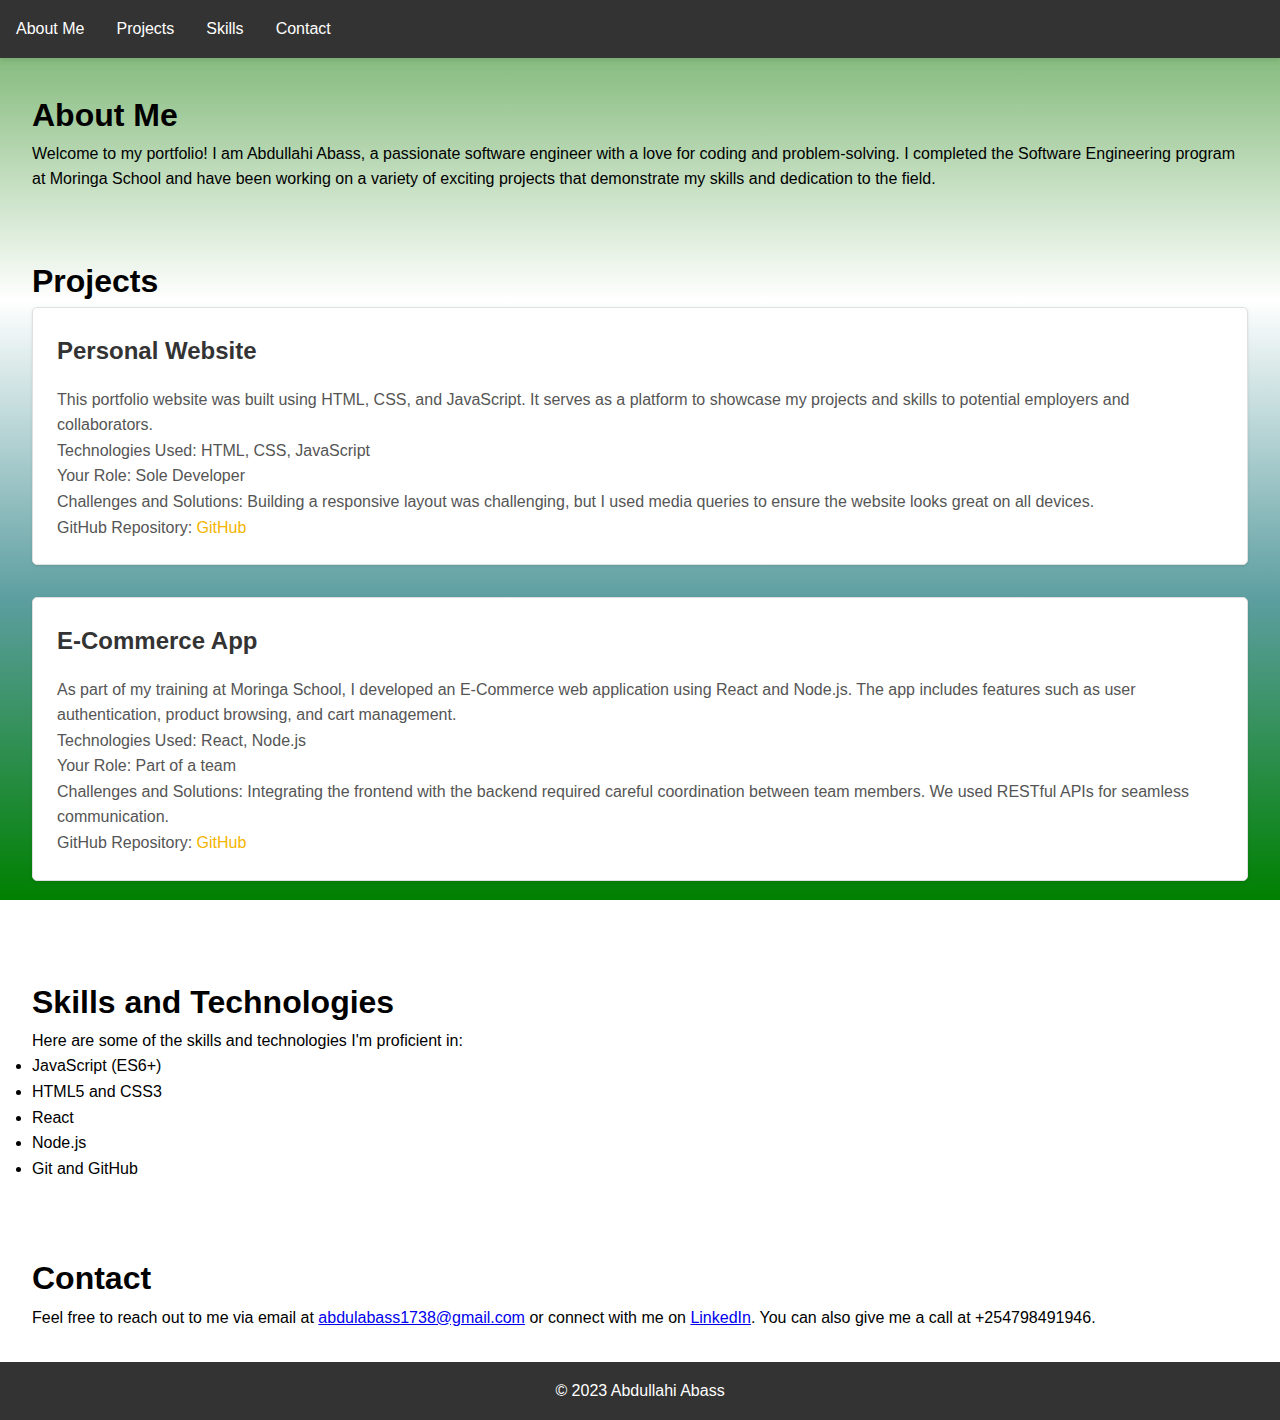
==== index.html @ ce44e1f0 "done" ====
<!DOCTYPE html>
<html lang="en">
<head>
    <meta charset="UTF-8">
    <meta name="viewport" content="width=device-width, initial-scale=1.0">
    <link rel="stylesheet" href="styles.css">
    <title>Abdullahi Abass - Portfolio</title>
</head>
<body>
    <header>
        <nav>
            <ul>
                <li><a href="#about">About Me</a></li>
                <li><a href="#projects">Projects</a></li>
                <li><a href="#skills">Skills</a></li>
                <li><a href="#contact">Contact</a></li>
            </ul>
        </nav>
    </header>

    <section id="about">
        <h1>About Me</h1>
        <p>Welcome to my portfolio! I am Abdullahi Abass, a passionate software engineer with a love for coding and problem-solving. I completed the Software Engineering program at Moringa School and have been working on a variety of exciting projects that demonstrate my skills and dedication to the field.</p>
    </section>

    <section id="projects">
        <h1>Projects</h1>
        <!-- Project 1 -->
        <div class="project">
            <h2>Personal Website</h2>
            <p>This portfolio website was built using HTML, CSS, and JavaScript. It serves as a platform to showcase my projects and skills to potential employers and collaborators.</p>
            <p>Technologies Used: HTML, CSS, JavaScript</p>
            <p>Your Role: Sole Developer</p>
            <p>Challenges and Solutions: Building a responsive layout was challenging, but I used media queries to ensure the website looks great on all devices.</p>
            <p>GitHub Repository: <a href="https://github.com/abvss13/personal-portfolio" target="_blank" rel="noopener noreferrer">GitHub</a></p>
        </div>

        <!-- Project 2 -->
        <div class="project">
            <h2>E-Commerce App</h2>
            <p>As part of my training at Moringa School, I developed an E-Commerce web application using React and Node.js. The app includes features such as user authentication, product browsing, and cart management.</p>
            <p>Technologies Used: React, Node.js</p>
            <p>Your Role: Part of a team</p>
            <p>Challenges and Solutions: Integrating the frontend with the backend required careful coordination between team members. We used RESTful APIs for seamless communication.</p>
            <p>GitHub Repository: <a href="https://github.com/abvss13/e-commerce-app" target="_blank" rel="noopener noreferrer">GitHub</a></p>
        </div>
    </section>

    <section id="skills">
        <h1>Skills and Technologies</h1>
        <p>Here are some of the skills and technologies I'm proficient in:</p>
        <ul>
            <li>JavaScript (ES6+)</li>
            <li>HTML5 and CSS3</li>
            <li>React</li>
            <li>Node.js</li>
            <li>Git and GitHub</li>
        </ul>
        <div class="skill-bar" data-level="90"></div>
    </section>

    <section id="contact">
        <h1>Contact</h1>
        <p>Feel free to reach out to me via email at <a href="mailto:abdulabass1738@gmail.com">abdulabass1738@gmail.com</a> or connect with me on <a href="https://www.linkedin.com/in/your-linkedin-profile" target="_blank" rel="noopener noreferrer">LinkedIn</a>. You can also give me a call at +254798491946.</p>
    </section>

    <footer>
        <p>&copy; 2023 Abdullahi Abass</p>
    </footer>

    <script src="index.js"></script>
</body>
</html>
---- styles.css ----
/* Reset some default styles */
* {
    margin: 0;
    padding: 0;
    box-sizing: border-box;
}

/* Basic styling */
body {
    font-family: 'Arial', sans-serif;
    line-height: 1.6;
    background-image: linear-gradient(to bottom, rgb(105, 172, 96), white, rgb(92, 158, 160), green);
    background-size: cover;
    background-position: center;
    background-attachment: fixed;
}

header {
    background-color: #333;
    color: #fff;
    text-align: center;
    padding: 1rem 0;
    box-shadow: 0 2px 5px rgba(0, 0, 0, 0.1);
}

nav ul {
    list-style: none;
    display: flex;
}

nav li {
    margin: 0 1rem;
}

nav a {
    color: #fff;
    text-decoration: none;
    transition: color 0.3s ease-in-out;
}

nav a:hover {
    color: #f4b400;
}

section {
    padding: 2rem;
}

.project {
    margin-bottom: 2rem;
    padding: 1.5rem;
    background-color: #fff;
    border: 1px solid #e0e0e0;
    border-radius: 5px;
    box-shadow: 0 1px 3px rgba(0, 0, 0, 0.1);
}

.project h2 {
    margin-bottom: 1rem;
    color: #333;
}

.project p {
    color: #555;
    line-height: 1.6;
}

.project a {
    color: #f4b400;
    text-decoration: none;
    transition: color 0.3s ease-in-out;
}

.project a:hover {
    text-decoration: underline;
}

.skills-container {
    display: flex;
    flex-wrap: wrap;
    margin-top: 1.5rem;
}

.skill {
    flex: 0 0 calc(33.33% - 1rem);
    margin-right: 1rem;
    margin-bottom: 1rem;
    padding: 1rem;
    background-color: #fff;
    border: 1px solid #e0e0e0;
    border-radius: 5px;
    box-shadow: 0 1px 3px rgba(0, 0, 0, 0.1);
    transition: transform 0.3s ease-in-out;
}

.skill:hover {
    transform: scale(1.02);
}

.skill p {
    margin-bottom: 0.5rem;
    font-weight: bold;
    color: #333;
}

.skill-bar {
    height: 8px;
    background-color: #f4b400;
    width: 0;
    border-radius: 5px;
    transition: width 0.8s ease-in-out;
}

footer {
    text-align: center;
    padding: 1rem 0;
    background-color: #333;
    color: #fff;
}

/* Media Queries for responsiveness */
@media (max-width: 768px) {
    nav li {
        margin: 0 0.5rem;
    }
    .project {
        padding: 1rem;
    }
    .skill {
        flex: 0 0 calc(50% - 1rem);
    }
}
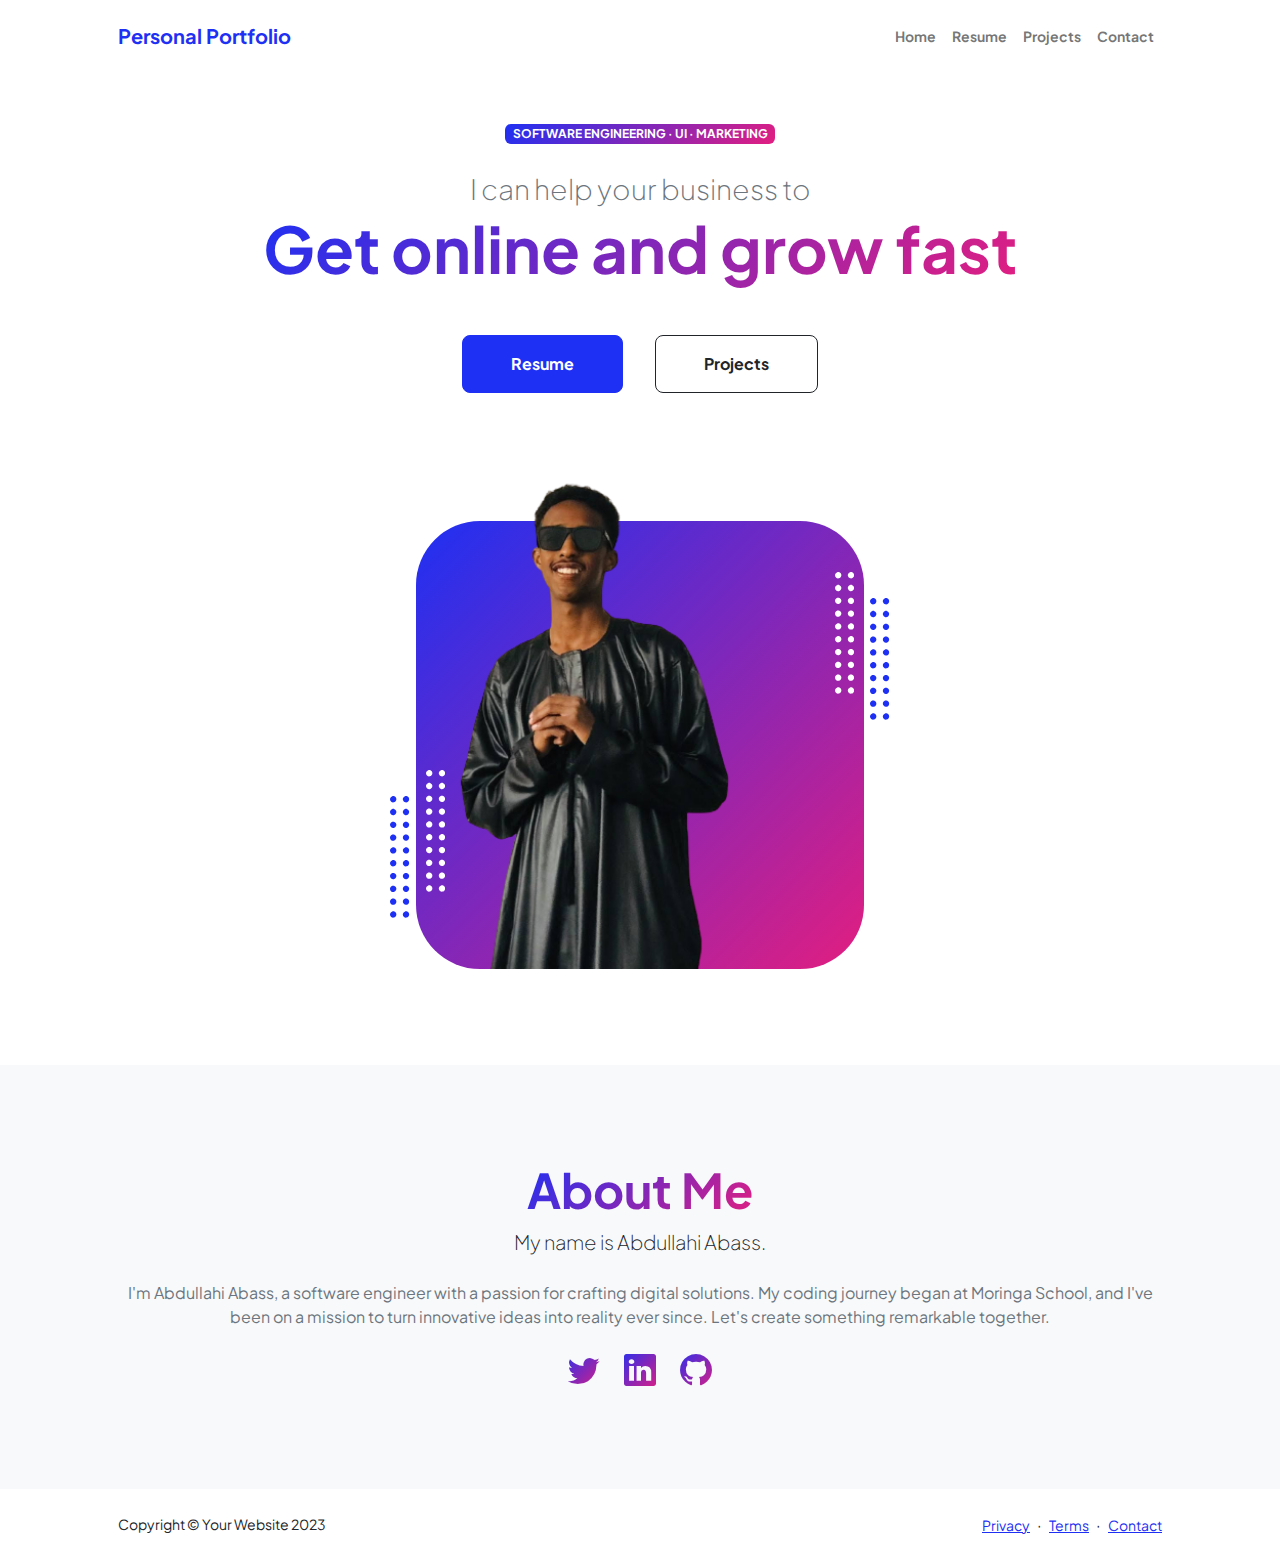
==== commit a29de32e: "done" ====
--- a/index.html
+++ b/index.html
@@ -1,73 +1,219 @@
 <!DOCTYPE html>
 <html lang="en">
-<head>
-    <meta charset="UTF-8">
-    <meta name="viewport" content="width=device-width, initial-scale=1.0">
-    <link rel="stylesheet" href="styles.css">
-    <title>Abdullahi Abass - Portfolio</title>
-</head>
-<body>
-    <header>
-        <nav>
-            <ul>
-                <li><a href="#about">About Me</a></li>
-                <li><a href="#projects">Projects</a></li>
-                <li><a href="#skills">Skills</a></li>
-                <li><a href="#contact">Contact</a></li>
-            </ul>
-        </nav>
-    </header>
-
-    <section id="about">
-        <h1>About Me</h1>
-        <p>Welcome to my portfolio! I am Abdullahi Abass, a passionate software engineer with a love for coding and problem-solving. I completed the Software Engineering program at Moringa School and have been working on a variety of exciting projects that demonstrate my skills and dedication to the field.</p>
-    </section>
-
-    <section id="projects">
-        <h1>Projects</h1>
-        <!-- Project 1 -->
-        <div class="project">
-            <h2>Personal Website</h2>
-            <p>This portfolio website was built using HTML, CSS, and JavaScript. It serves as a platform to showcase my projects and skills to potential employers and collaborators.</p>
-            <p>Technologies Used: HTML, CSS, JavaScript</p>
-            <p>Your Role: Sole Developer</p>
-            <p>Challenges and Solutions: Building a responsive layout was challenging, but I used media queries to ensure the website looks great on all devices.</p>
-            <p>GitHub Repository: <a href="https://github.com/abvss13/personal-portfolio" target="_blank" rel="noopener noreferrer">GitHub</a></p>
-        </div>
-
-        <!-- Project 2 -->
-        <div class="project">
-            <h2>E-Commerce App</h2>
-            <p>As part of my training at Moringa School, I developed an E-Commerce web application using React and Node.js. The app includes features such as user authentication, product browsing, and cart management.</p>
-            <p>Technologies Used: React, Node.js</p>
-            <p>Your Role: Part of a team</p>
-            <p>Challenges and Solutions: Integrating the frontend with the backend required careful coordination between team members. We used RESTful APIs for seamless communication.</p>
-            <p>GitHub Repository: <a href="https://github.com/abvss13/e-commerce-app" target="_blank" rel="noopener noreferrer">GitHub</a></p>
-        </div>
-    </section>
-
-    <section id="skills">
-        <h1>Skills and Technologies</h1>
-        <p>Here are some of the skills and technologies I'm proficient in:</p>
-        <ul>
-            <li>JavaScript (ES6+)</li>
-            <li>HTML5 and CSS3</li>
-            <li>React</li>
-            <li>Node.js</li>
-            <li>Git and GitHub</li>
-        </ul>
-        <div class="skill-bar" data-level="90"></div>
-    </section>
-
-    <section id="contact">
-        <h1>Contact</h1>
-        <p>Feel free to reach out to me via email at <a href="mailto:abdulabass1738@gmail.com">abdulabass1738@gmail.com</a> or connect with me on <a href="https://www.linkedin.com/in/your-linkedin-profile" target="_blank" rel="noopener noreferrer">LinkedIn</a>. You can also give me a call at +254798491946.</p>
-    </section>
-
-    <footer>
-        <p>&copy; 2023 Abdullahi Abass</p>
-    </footer>
-
-    <script src="index.js"></script>
-</body>
+    <head>
+        <meta charset="utf-8" />
+        <meta name="viewport" content="width=device-width, initial-scale=1, shrink-to-fit=no" />
+        <meta name="description" content="" />
+        <meta name="author" content="" />
+        <title>Abdullahi Abass
+        </title>
+        <!-- Favicon-->
+        <link rel="icon" type="image/x-icon" href="assets/favicon.ico" />
+        <!-- Custom Google font-->
+        <link rel="preconnect" href="https://fonts.googleapis.com" />
+        <link rel="preconnect" href="https://fonts.gstatic.com" crossorigin />
+        <link href="https://fonts.googleapis.com/css2?family=Plus+Jakarta+Sans:wght@100;200;300;400;500;600;700;800;900&amp;display=swap" rel="stylesheet" />
+        <!-- Bootstrap icons-->
+        <link href="https://cdn.jsdelivr.net/npm/bootstrap-icons@1.8.1/font/bootstrap-icons.css" rel="stylesheet" />
+        <!-- Core theme CSS (includes Bootstrap)-->
+        <link href="css/styles.css" rel="stylesheet" />
+    </head>
+    <body class="d-flex flex-column h-100">
+        <main class="flex-shrink-0">
+            <!-- Navigation-->
+            <nav class="navbar navbar-expand-lg navbar-light bg-white py-3">
+                <div class="container px-5">
+                    <a class="navbar-brand" href="index.html"><span class="fw-bolder text-primary">Personal Portfolio</span></a>
+                    <button class="navbar-toggler" type="button" data-bs-toggle="collapse" data-bs-target="#navbarSupportedContent" aria-controls="navbarSupportedContent" aria-expanded="false" aria-label="Toggle navigation"><span class="navbar-toggler-icon"></span></button>
+                    <div class="collapse navbar-collapse" id="navbarSupportedContent">
+                        <ul class="navbar-nav ms-auto mb-2 mb-lg-0 small fw-bolder">
+                            <li class="nav-item"><a class="nav-link" href="index.html">Home</a></li>
+                            <li class="nav-item"><a class="nav-link" href="resume.html">Resume</a></li>
+                            <li class="nav-item"><a class="nav-link" href="projects.html">Projects</a></li>
+                            <li class="nav-item"><a class="nav-link" href="contact.html">Contact</a></li>
+                        </ul>
+                    </div>
+                </div>
+            </nav>
+            <!-- Header-->
+            <header class="py-5">
+                <div class="container px-5 pb-5">
+                    <div class="row gx-5 align-items-center">
+                        <div class="col-xxl-5">
+                            <!-- Header text content-->
+                            <div class="text-center text-xxl-start">
+                                <div class="badge bg-gradient-primary-to-secondary text-white mb-4"><div class="text-uppercase">Software Engineering &middot; ui &middot; Marketing</div></div>
+                                <div class="fs-3 fw-light text-muted">I can help your business to</div>
+                                <h1 class="display-3 fw-bolder mb-5"><span class="text-gradient d-inline">Get online and grow fast</span></h1>
+                                <div class="d-grid gap-3 d-sm-flex justify-content-sm-center justify-content-xxl-start mb-3">
+                                    <a class="btn btn-primary btn-lg px-5 py-3 me-sm-3 fs-6 fw-bolder" href="resume.html">Resume</a>
+                                    <a class="btn btn-outline-dark btn-lg px-5 py-3 fs-6 fw-bolder" href="projects.html">Projects</a>
+                                </div>
+                            </div>
+                        </div>
+                        <div class="col-xxl-7">
+                            <!-- Header profile picture-->
+                            <div class="d-flex justify-content-center mt-5 mt-xxl-0">
+                                <div class="profile bg-gradient-primary-to-secondary">
+                                    <!-- TIP: For best results, use a photo with a transparent background like the demo example below-->
+                                    <!-- Watch a tutorial on how to do this on YouTube (link)-->
+                                    <img class="profile-img" src="assets/profile.png" alt="..." />
+                                    <div class="dots-1">
+                                        <!-- SVG Dots-->
+                                        <svg version="1.1" xmlns="http://www.w3.org/2000/svg" xmlns:xlink="http://www.w3.org/1999/xlink" x="0px" y="0px" viewBox="0 0 191.6 1215.4" style="enable-background: new 0 0 191.6 1215.4" xml:space="preserve">
+                                            <g transform="translate(0.000000,1280.000000) scale(0.100000,-0.100000)">
+                                                <path d="M227.7,12788.6c-105-35-200-141-222-248c-43-206,163-412,369-369c155,32,275,190,260,339c-11,105-90,213-190,262        C383.7,12801.6,289.7,12808.6,227.7,12788.6z"></path>
+                                                <path d="M1507.7,12788.6c-151-50-253-216-222-362c25-119,136-230,254-255c194-41,395,142,375,339c-11,105-90,213-190,262        C1663.7,12801.6,1569.7,12808.6,1507.7,12788.6z"></path>
+                                                <path d="M227.7,11508.6c-105-35-200-141-222-248c-43-206,163-412,369-369c155,32,275,190,260,339c-11,105-90,213-190,262        C383.7,11521.6,289.7,11528.6,227.7,11508.6z"></path>
+                                                <path d="M1507.7,11508.6c-151-50-253-216-222-362c25-119,136-230,254-255c194-41,395,142,375,339c-11,105-90,213-190,262        C1663.7,11521.6,1569.7,11528.6,1507.7,11508.6z"></path>
+                                                <path d="M227.7,10228.6c-105-35-200-141-222-248c-43-206,163-412,369-369c155,32,275,190,260,339c-11,105-90,213-190,262        C383.7,10241.6,289.7,10248.6,227.7,10228.6z"></path>
+                                                <path d="M1507.7,10228.6c-105-35-200-141-222-248c-43-206,163-412,369-369c155,32,275,190,260,339c-11,105-90,213-190,262        C1663.7,10241.6,1569.7,10248.6,1507.7,10228.6z"></path>
+                                                <path d="M227.7,8948.6c-105-35-200-141-222-248c-43-206,163-412,369-369c155,32,275,190,260,339c-11,105-90,213-190,262        C383.7,8961.6,289.7,8968.6,227.7,8948.6z"></path>
+                                                <path d="M1507.7,8948.6c-105-35-200-141-222-248c-43-206,163-412,369-369c155,32,275,190,260,339c-11,105-90,213-190,262        C1663.7,8961.6,1569.7,8968.6,1507.7,8948.6z"></path>
+                                                <path d="M227.7,7668.6c-105-35-200-141-222-248c-43-206,163-412,369-369c155,32,275,190,260,339c-11,105-90,213-190,262        C383.7,7681.6,289.7,7688.6,227.7,7668.6z"></path>
+                                                <path d="M1507.7,7668.6c-105-35-200-141-222-248c-43-206,163-412,369-369c155,32,275,190,260,339c-11,105-90,213-190,262        C1663.7,7681.6,1569.7,7688.6,1507.7,7668.6z"></path>
+                                                <path d="M227.7,6388.6c-105-35-200-141-222-248c-43-206,163-412,369-369c155,32,275,190,260,339c-11,105-90,213-190,262        C383.7,6401.6,289.7,6408.6,227.7,6388.6z"></path>
+                                                <path d="M1507.7,6388.6c-105-35-200-141-222-248c-43-206,163-412,369-369c155,32,275,190,260,339c-11,105-90,213-190,262        C1663.7,6401.6,1569.7,6408.6,1507.7,6388.6z"></path>
+                                                <path d="M227.7,5108.6c-105-35-200-141-222-248c-43-206,163-412,369-369c155,32,275,190,260,339c-11,105-90,213-190,262        C383.7,5121.6,289.7,5128.6,227.7,5108.6z"></path>
+                                                <path d="M1507.7,5108.6c-105-35-200-141-222-248c-43-206,163-412,369-369c155,32,275,190,260,339c-11,105-90,213-190,262        C1663.7,5121.6,1569.7,5128.6,1507.7,5108.6z"></path>
+                                                <path d="M227.7,3828.6c-105-35-200-141-222-248c-43-206,163-412,369-369c155,32,275,190,260,339c-11,105-90,213-190,262        C383.7,3841.6,289.7,3848.6,227.7,3828.6z"></path>
+                                                <path d="M1507.7,3828.6c-105-35-200-141-222-248c-43-206,163-412,369-369c155,32,275,190,260,339c-11,105-90,213-190,262        C1663.7,3841.6,1569.7,3848.6,1507.7,3828.6z"></path>
+                                                <path d="M227.7,2548.6c-105-35-200-141-222-248c-43-206,163-412,369-369c155,32,275,190,260,339c-11,105-90,213-190,262        C383.7,2561.6,289.7,2568.6,227.7,2548.6z"></path>
+                                                <path d="M1507.7,2548.6c-105-35-200-141-222-248c-43-206,163-412,369-369c155,32,275,190,260,339c-11,105-90,213-190,262        C1663.7,2561.6,1569.7,2568.6,1507.7,2548.6z"></path>
+                                                <path d="M227.7,1268.6c-105-35-200-141-222-248c-43-206,163-412,369-369c155,32,275,190,260,339c-11,105-90,213-190,262        C383.7,1281.6,289.7,1288.6,227.7,1268.6z"></path>
+                                                <path d="M1507.7,1268.6c-105-35-200-141-222-248c-43-206,163-412,369-369c155,32,275,190,260,339c-11,105-90,213-190,262        C1663.7,1281.6,1569.7,1288.6,1507.7,1268.6z"></path>
+                                            </g>
+                                        </svg>
+                                        <!-- END of SVG dots-->
+                                    </div>
+                                    <div class="dots-2">
+                                        <!-- SVG Dots-->
+                                        <svg version="1.1" xmlns="http://www.w3.org/2000/svg" xmlns:xlink="http://www.w3.org/1999/xlink" x="0px" y="0px" viewBox="0 0 191.6 1215.4" style="enable-background: new 0 0 191.6 1215.4" xml:space="preserve">
+                                            <g transform="translate(0.000000,1280.000000) scale(0.100000,-0.100000)">
+                                                <path d="M227.7,12788.6c-105-35-200-141-222-248c-43-206,163-412,369-369c155,32,275,190,260,339c-11,105-90,213-190,262        C383.7,12801.6,289.7,12808.6,227.7,12788.6z"></path>
+                                                <path d="M1507.7,12788.6c-151-50-253-216-222-362c25-119,136-230,254-255c194-41,395,142,375,339c-11,105-90,213-190,262        C1663.7,12801.6,1569.7,12808.6,1507.7,12788.6z"></path>
+                                                <path d="M227.7,11508.6c-105-35-200-141-222-248c-43-206,163-412,369-369c155,32,275,190,260,339c-11,105-90,213-190,262        C383.7,11521.6,289.7,11528.6,227.7,11508.6z"></path>
+                                                <path d="M1507.7,11508.6c-151-50-253-216-222-362c25-119,136-230,254-255c194-41,395,142,375,339c-11,105-90,213-190,262        C1663.7,11521.6,1569.7,11528.6,1507.7,11508.6z"></path>
+                                                <path d="M227.7,10228.6c-105-35-200-141-222-248c-43-206,163-412,369-369c155,32,275,190,260,339c-11,105-90,213-190,262        C383.7,10241.6,289.7,10248.6,227.7,10228.6z"></path>
+                                                <path d="M1507.7,10228.6c-105-35-200-141-222-248c-43-206,163-412,369-369c155,32,275,190,260,339c-11,105-90,213-190,262        C1663.7,10241.6,1569.7,10248.6,1507.7,10228.6z"></path>
+                                                <path d="M227.7,8948.6c-105-35-200-141-222-248c-43-206,163-412,369-369c155,32,275,190,260,339c-11,105-90,213-190,262        C383.7,8961.6,289.7,8968.6,227.7,8948.6z"></path>
+                                                <path d="M1507.7,8948.6c-105-35-200-141-222-248c-43-206,163-412,369-369c155,32,275,190,260,339c-11,105-90,213-190,262        C1663.7,8961.6,1569.7,8968.6,1507.7,8948.6z"></path>
+                                                <path d="M227.7,7668.6c-105-35-200-141-222-248c-43-206,163-412,369-369c155,32,275,190,260,339c-11,105-90,213-190,262        C383.7,7681.6,289.7,7688.6,227.7,7668.6z"></path>
+                                                <path d="M1507.7,7668.6c-105-35-200-141-222-248c-43-206,163-412,369-369c155,32,275,190,260,339c-11,105-90,213-190,262        C1663.7,7681.6,1569.7,7688.6,1507.7,7668.6z"></path>
+                                                <path d="M227.7,6388.6c-105-35-200-141-222-248c-43-206,163-412,369-369c155,32,275,190,260,339c-11,105-90,213-190,262        C383.7,6401.6,289.7,6408.6,227.7,6388.6z"></path>
+                                                <path d="M1507.7,6388.6c-105-35-200-141-222-248c-43-206,163-412,369-369c155,32,275,190,260,339c-11,105-90,213-190,262        C1663.7,6401.6,1569.7,6408.6,1507.7,6388.6z"></path>
+                                                <path d="M227.7,5108.6c-105-35-200-141-222-248c-43-206,163-412,369-369c155,32,275,190,260,339c-11,105-90,213-190,262        C383.7,5121.6,289.7,5128.6,227.7,5108.6z"></path>
+                                                <path d="M1507.7,5108.6c-105-35-200-141-222-248c-43-206,163-412,369-369c155,32,275,190,260,339c-11,105-90,213-190,262        C1663.7,5121.6,1569.7,5128.6,1507.7,5108.6z"></path>
+                                                <path d="M227.7,3828.6c-105-35-200-141-222-248c-43-206,163-412,369-369c155,32,275,190,260,339c-11,105-90,213-190,262        C383.7,3841.6,289.7,3848.6,227.7,3828.6z"></path>
+                                                <path d="M1507.7,3828.6c-105-35-200-141-222-248c-43-206,163-412,369-369c155,32,275,190,260,339c-11,105-90,213-190,262        C1663.7,3841.6,1569.7,3848.6,1507.7,3828.6z"></path>
+                                                <path d="M227.7,2548.6c-105-35-200-141-222-248c-43-206,163-412,369-369c155,32,275,190,260,339c-11,105-90,213-190,262        C383.7,2561.6,289.7,2568.6,227.7,2548.6z"></path>
+                                                <path d="M1507.7,2548.6c-105-35-200-141-222-248c-43-206,163-412,369-369c155,32,275,190,260,339c-11,105-90,213-190,262        C1663.7,2561.6,1569.7,2568.6,1507.7,2548.6z"></path>
+                                                <path d="M227.7,1268.6c-105-35-200-141-222-248c-43-206,163-412,369-369c155,32,275,190,260,339c-11,105-90,213-190,262        C383.7,1281.6,289.7,1288.6,227.7,1268.6z"></path>
+                                                <path d="M1507.7,1268.6c-105-35-200-141-222-248c-43-206,163-412,369-369c155,32,275,190,260,339c-11,105-90,213-190,262        C1663.7,1281.6,1569.7,1288.6,1507.7,1268.6z"></path>
+                                            </g>
+                                        </svg>
+                                        <!-- END of SVG dots-->
+                                    </div>
+                                    <div class="dots-3">
+                                        <!-- SVG Dots-->
+                                        <svg version="1.1" xmlns="http://www.w3.org/2000/svg" xmlns:xlink="http://www.w3.org/1999/xlink" x="0px" y="0px" viewBox="0 0 191.6 1215.4" style="enable-background: new 0 0 191.6 1215.4" xml:space="preserve">
+                                            <g transform="translate(0.000000,1280.000000) scale(0.100000,-0.100000)">
+                                                <path d="M227.7,12788.6c-105-35-200-141-222-248c-43-206,163-412,369-369c155,32,275,190,260,339c-11,105-90,213-190,262        C383.7,12801.6,289.7,12808.6,227.7,12788.6z"></path>
+                                                <path d="M1507.7,12788.6c-151-50-253-216-222-362c25-119,136-230,254-255c194-41,395,142,375,339c-11,105-90,213-190,262        C1663.7,12801.6,1569.7,12808.6,1507.7,12788.6z"></path>
+                                                <path d="M227.7,11508.6c-105-35-200-141-222-248c-43-206,163-412,369-369c155,32,275,190,260,339c-11,105-90,213-190,262        C383.7,11521.6,289.7,11528.6,227.7,11508.6z"></path>
+                                                <path d="M1507.7,11508.6c-151-50-253-216-222-362c25-119,136-230,254-255c194-41,395,142,375,339c-11,105-90,213-190,262        C1663.7,11521.6,1569.7,11528.6,1507.7,11508.6z"></path>
+                                                <path d="M227.7,10228.6c-105-35-200-141-222-248c-43-206,163-412,369-369c155,32,275,190,260,339c-11,105-90,213-190,262        C383.7,10241.6,289.7,10248.6,227.7,10228.6z"></path>
+                                                <path d="M1507.7,10228.6c-105-35-200-141-222-248c-43-206,163-412,369-369c155,32,275,190,260,339c-11,105-90,213-190,262        C1663.7,10241.6,1569.7,10248.6,1507.7,10228.6z"></path>
+                                                <path d="M227.7,8948.6c-105-35-200-141-222-248c-43-206,163-412,369-369c155,32,275,190,260,339c-11,105-90,213-190,262        C383.7,8961.6,289.7,8968.6,227.7,8948.6z"></path>
+                                                <path d="M1507.7,8948.6c-105-35-200-141-222-248c-43-206,163-412,369-369c155,32,275,190,260,339c-11,105-90,213-190,262        C1663.7,8961.6,1569.7,8968.6,1507.7,8948.6z"></path>
+                                                <path d="M227.7,7668.6c-105-35-200-141-222-248c-43-206,163-412,369-369c155,32,275,190,260,339c-11,105-90,213-190,262        C383.7,7681.6,289.7,7688.6,227.7,7668.6z"></path>
+                                                <path d="M1507.7,7668.6c-105-35-200-141-222-248c-43-206,163-412,369-369c155,32,275,190,260,339c-11,105-90,213-190,262        C1663.7,7681.6,1569.7,7688.6,1507.7,7668.6z"></path>
+                                                <path d="M227.7,6388.6c-105-35-200-141-222-248c-43-206,163-412,369-369c155,32,275,190,260,339c-11,105-90,213-190,262        C383.7,6401.6,289.7,6408.6,227.7,6388.6z"></path>
+                                                <path d="M1507.7,6388.6c-105-35-200-141-222-248c-43-206,163-412,369-369c155,32,275,190,260,339c-11,105-90,213-190,262        C1663.7,6401.6,1569.7,6408.6,1507.7,6388.6z"></path>
+                                                <path d="M227.7,5108.6c-105-35-200-141-222-248c-43-206,163-412,369-369c155,32,275,190,260,339c-11,105-90,213-190,262        C383.7,5121.6,289.7,5128.6,227.7,5108.6z"></path>
+                                                <path d="M1507.7,5108.6c-105-35-200-141-222-248c-43-206,163-412,369-369c155,32,275,190,260,339c-11,105-90,213-190,262        C1663.7,5121.6,1569.7,5128.6,1507.7,5108.6z"></path>
+                                                <path d="M227.7,3828.6c-105-35-200-141-222-248c-43-206,163-412,369-369c155,32,275,190,260,339c-11,105-90,213-190,262        C383.7,3841.6,289.7,3848.6,227.7,3828.6z"></path>
+                                                <path d="M1507.7,3828.6c-105-35-200-141-222-248c-43-206,163-412,369-369c155,32,275,190,260,339c-11,105-90,213-190,262        C1663.7,3841.6,1569.7,3848.6,1507.7,3828.6z"></path>
+                                                <path d="M227.7,2548.6c-105-35-200-141-222-248c-43-206,163-412,369-369c155,32,275,190,260,339c-11,105-90,213-190,262        C383.7,2561.6,289.7,2568.6,227.7,2548.6z"></path>
+                                                <path d="M1507.7,2548.6c-105-35-200-141-222-248c-43-206,163-412,369-369c155,32,275,190,260,339c-11,105-90,213-190,262        C1663.7,2561.6,1569.7,2568.6,1507.7,2548.6z"></path>
+                                                <path d="M227.7,1268.6c-105-35-200-141-222-248c-43-206,163-412,369-369c155,32,275,190,260,339c-11,105-90,213-190,262        C383.7,1281.6,289.7,1288.6,227.7,1268.6z"></path>
+                                                <path d="M1507.7,1268.6c-105-35-200-141-222-248c-43-206,163-412,369-369c155,32,275,190,260,339c-11,105-90,213-190,262        C1663.7,1281.6,1569.7,1288.6,1507.7,1268.6z"></path>
+                                            </g>
+                                        </svg>
+                                        <!-- END of SVG dots-->
+                                    </div>
+                                    <div class="dots-4">
+                                        <!-- SVG Dots-->
+                                        <svg version="1.1" xmlns="http://www.w3.org/2000/svg" xmlns:xlink="http://www.w3.org/1999/xlink" x="0px" y="0px" viewBox="0 0 191.6 1215.4" style="enable-background: new 0 0 191.6 1215.4" xml:space="preserve">
+                                            <g transform="translate(0.000000,1280.000000) scale(0.100000,-0.100000)">
+                                                <path d="M227.7,12788.6c-105-35-200-141-222-248c-43-206,163-412,369-369c155,32,275,190,260,339c-11,105-90,213-190,262        C383.7,12801.6,289.7,12808.6,227.7,12788.6z"></path>
+                                                <path d="M1507.7,12788.6c-151-50-253-216-222-362c25-119,136-230,254-255c194-41,395,142,375,339c-11,105-90,213-190,262        C1663.7,12801.6,1569.7,12808.6,1507.7,12788.6z"></path>
+                                                <path d="M227.7,11508.6c-105-35-200-141-222-248c-43-206,163-412,369-369c155,32,275,190,260,339c-11,105-90,213-190,262        C383.7,11521.6,289.7,11528.6,227.7,11508.6z"></path>
+                                                <path d="M1507.7,11508.6c-151-50-253-216-222-362c25-119,136-230,254-255c194-41,395,142,375,339c-11,105-90,213-190,262        C1663.7,11521.6,1569.7,11528.6,1507.7,11508.6z"></path>
+                                                <path d="M227.7,10228.6c-105-35-200-141-222-248c-43-206,163-412,369-369c155,32,275,190,260,339c-11,105-90,213-190,262        C383.7,10241.6,289.7,10248.6,227.7,10228.6z"></path>
+                                                <path d="M1507.7,10228.6c-105-35-200-141-222-248c-43-206,163-412,369-369c155,32,275,190,260,339c-11,105-90,213-190,262        C1663.7,10241.6,1569.7,10248.6,1507.7,10228.6z"></path>
+                                                <path d="M227.7,8948.6c-105-35-200-141-222-248c-43-206,163-412,369-369c155,32,275,190,260,339c-11,105-90,213-190,262        C383.7,8961.6,289.7,8968.6,227.7,8948.6z"></path>
+                                                <path d="M1507.7,8948.6c-105-35-200-141-222-248c-43-206,163-412,369-369c155,32,275,190,260,339c-11,105-90,213-190,262        C1663.7,8961.6,1569.7,8968.6,1507.7,8948.6z"></path>
+                                                <path d="M227.7,7668.6c-105-35-200-141-222-248c-43-206,163-412,369-369c155,32,275,190,260,339c-11,105-90,213-190,262        C383.7,7681.6,289.7,7688.6,227.7,7668.6z"></path>
+                                                <path d="M1507.7,7668.6c-105-35-200-141-222-248c-43-206,163-412,369-369c155,32,275,190,260,339c-11,105-90,213-190,262        C1663.7,7681.6,1569.7,7688.6,1507.7,7668.6z"></path>
+                                                <path d="M227.7,6388.6c-105-35-200-141-222-248c-43-206,163-412,369-369c155,32,275,190,260,339c-11,105-90,213-190,262        C383.7,6401.6,289.7,6408.6,227.7,6388.6z"></path>
+                                                <path d="M1507.7,6388.6c-105-35-200-141-222-248c-43-206,163-412,369-369c155,32,275,190,260,339c-11,105-90,213-190,262        C1663.7,6401.6,1569.7,6408.6,1507.7,6388.6z"></path>
+                                                <path d="M227.7,5108.6c-105-35-200-141-222-248c-43-206,163-412,369-369c155,32,275,190,260,339c-11,105-90,213-190,262        C383.7,5121.6,289.7,5128.6,227.7,5108.6z"></path>
+                                                <path d="M1507.7,5108.6c-105-35-200-141-222-248c-43-206,163-412,369-369c155,32,275,190,260,339c-11,105-90,213-190,262        C1663.7,5121.6,1569.7,5128.6,1507.7,5108.6z"></path>
+                                                <path d="M227.7,3828.6c-105-35-200-141-222-248c-43-206,163-412,369-369c155,32,275,190,260,339c-11,105-90,213-190,262        C383.7,3841.6,289.7,3848.6,227.7,3828.6z"></path>
+                                                <path d="M1507.7,3828.6c-105-35-200-141-222-248c-43-206,163-412,369-369c155,32,275,190,260,339c-11,105-90,213-190,262        C1663.7,3841.6,1569.7,3848.6,1507.7,3828.6z"></path>
+                                                <path d="M227.7,2548.6c-105-35-200-141-222-248c-43-206,163-412,369-369c155,32,275,190,260,339c-11,105-90,213-190,262        C383.7,2561.6,289.7,2568.6,227.7,2548.6z"></path>
+                                                <path d="M1507.7,2548.6c-105-35-200-141-222-248c-43-206,163-412,369-369c155,32,275,190,260,339c-11,105-90,213-190,262        C1663.7,2561.6,1569.7,2568.6,1507.7,2548.6z"></path>
+                                                <path d="M227.7,1268.6c-105-35-200-141-222-248c-43-206,163-412,369-369c155,32,275,190,260,339c-11,105-90,213-190,262        C383.7,1281.6,289.7,1288.6,227.7,1268.6z"></path>
+                                                <path d="M1507.7,1268.6c-105-35-200-141-222-248c-43-206,163-412,369-369c155,32,275,190,260,339c-11,105-90,213-190,262        C1663.7,1281.6,1569.7,1288.6,1507.7,1268.6z"></path>
+                                            </g>
+                                        </svg>
+                                        <!-- END of SVG dots-->
+                                    </div>
+                                </div>
+                            </div>
+                        </div>
+                    </div>
+                </div>
+            </header>
+            <!-- About Section-->
+            <section class="bg-light py-5">
+                <div class="container px-5">
+                    <div class="row gx-5 justify-content-center">
+                        <div class="col-xxl-8">
+                            <div class="text-center my-5">
+                                <h2 class="display-5 fw-bolder"><span class="text-gradient d-inline">About Me</span></h2>
+                                <p class="lead fw-light mb-4">My name is Abdullahi Abass.</p>
+                                <p class="text-muted">I'm Abdullahi Abass, a software engineer with a passion for crafting digital solutions. My coding journey began at Moringa School, and I've been on a mission to turn innovative ideas into reality ever since. Let's create something remarkable together.</p>
+                                <div class="d-flex justify-content-center fs-2 gap-4">
+                                    <a class="text-gradient" href="https://twitter.com/i/flow/login?redirect_after_login=%2FAbvss_1300"><i class="bi bi-twitter"></i></a>
+                                    <a class="text-gradient" href="https://github.com/abvss13"><i class="bi bi-linkedin"></i></a>
+                                    <a class="text-gradient" href="https://github.com/abvss13"><i class="bi bi-github"></i></a>
+                                </div>
+                            </div>
+                        </div>
+                    </div>
+                </div>
+            </section>
+        </main>
+        <!-- Footer-->
+        <footer class="bg-white py-4 mt-auto">
+            <div class="container px-5">
+                <div class="row align-items-center justify-content-between flex-column flex-sm-row">
+                    <div class="col-auto"><div class="small m-0">Copyright &copy; Your Website 2023</div></div>
+                    <div class="col-auto">
+                        <a class="small" href="#!">Privacy</a>
+                        <span class="mx-1">&middot;</span>
+                        <a class="small" href="#!">Terms</a>
+                        <span class="mx-1">&middot;</span>
+                        <a class="small" href="#!">Contact</a>
+                    </div>
+                </div>
+            </div>
+        </footer>
+        <!-- Bootstrap core JS-->
+        <script src="https://cdn.jsdelivr.net/npm/bootstrap@5.2.3/dist/js/bootstrap.bundle.min.js"></script>
+        <!-- Core theme JS-->
+        <script src="js/scripts.js"></script>
+    </body>
 </html>
